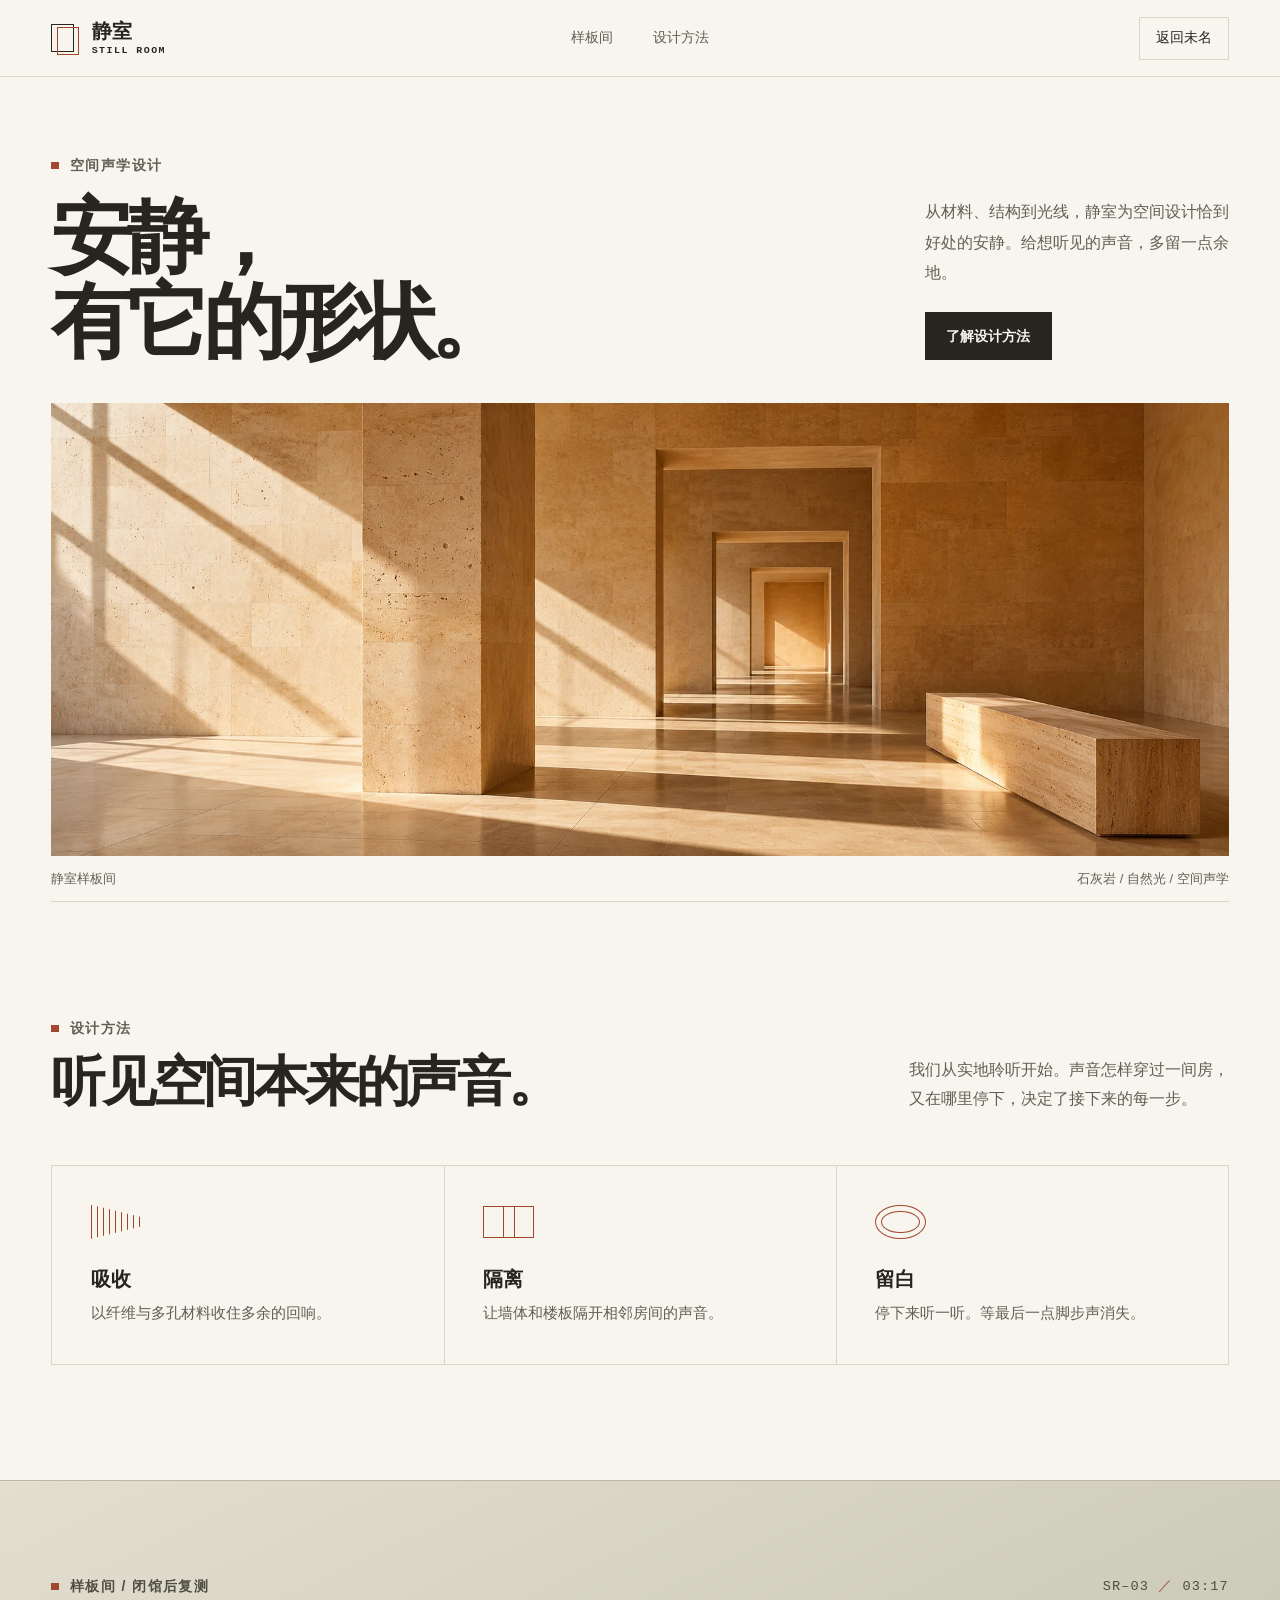
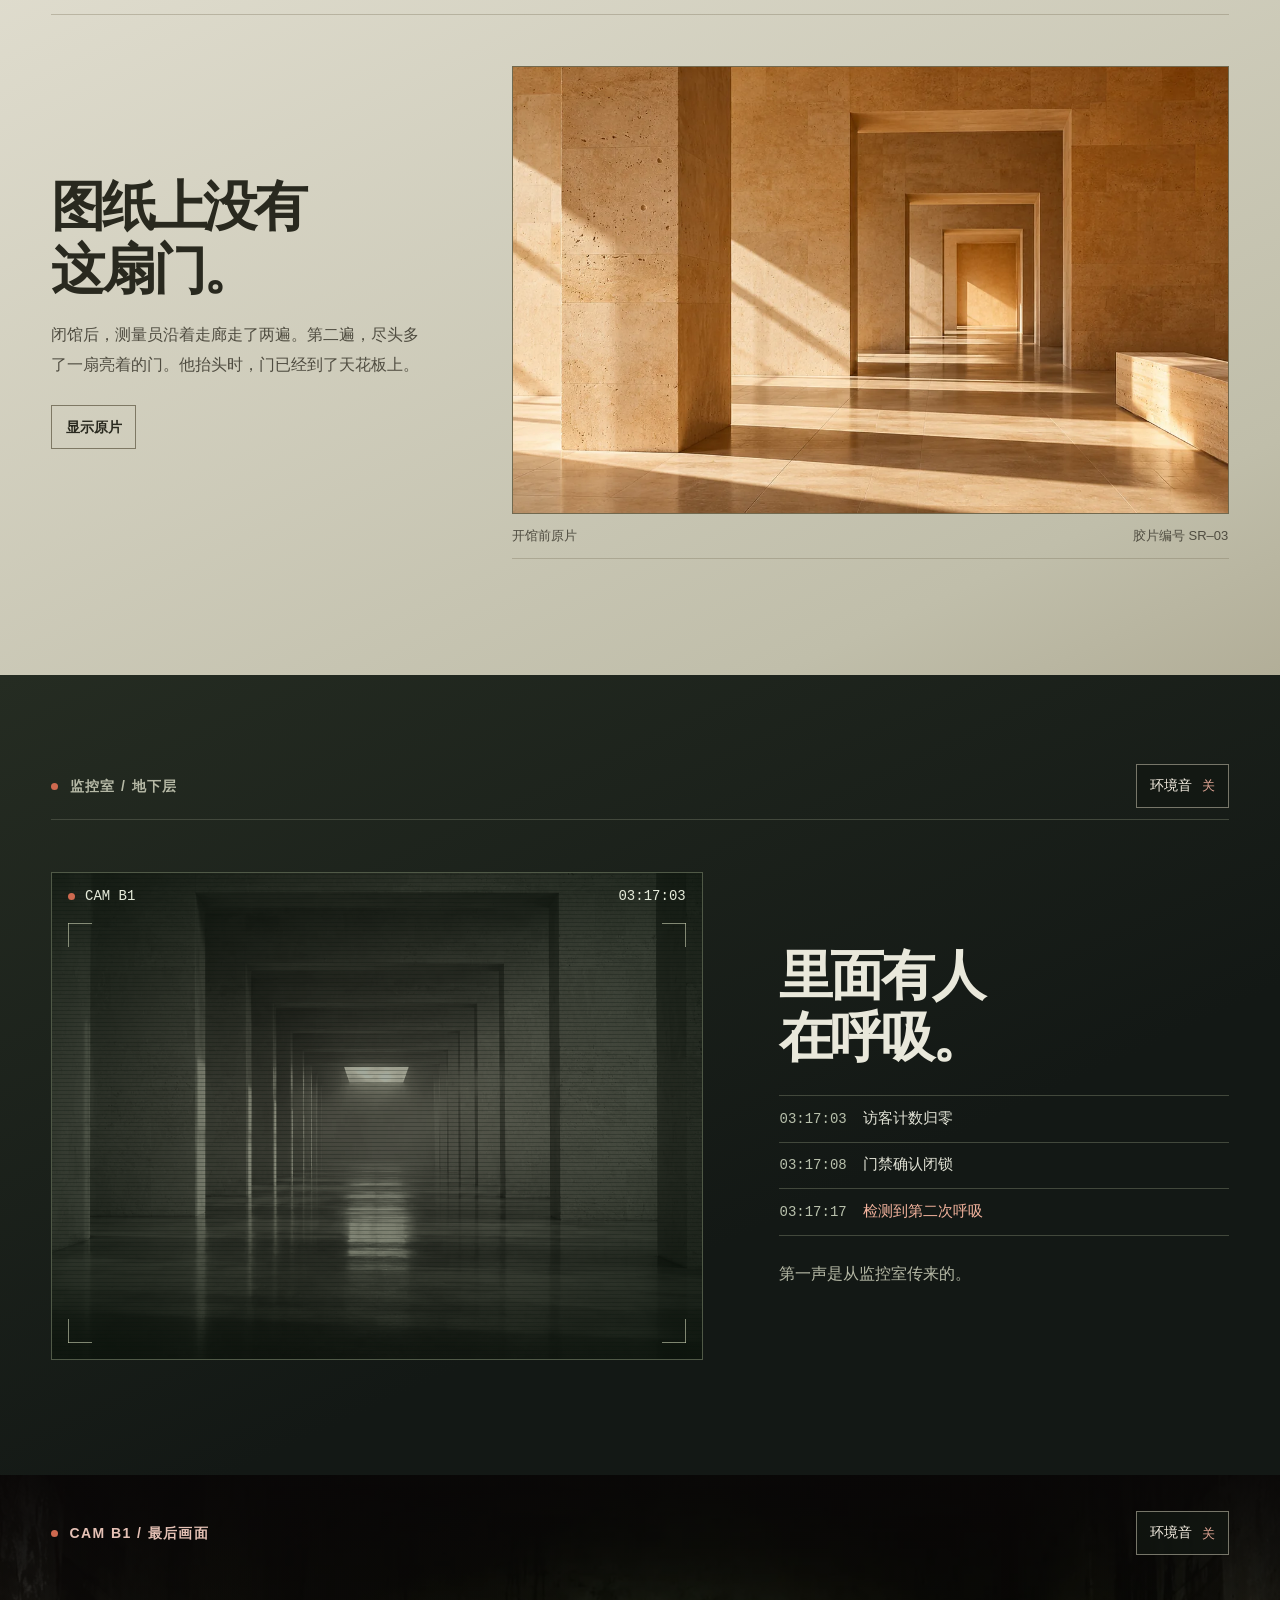
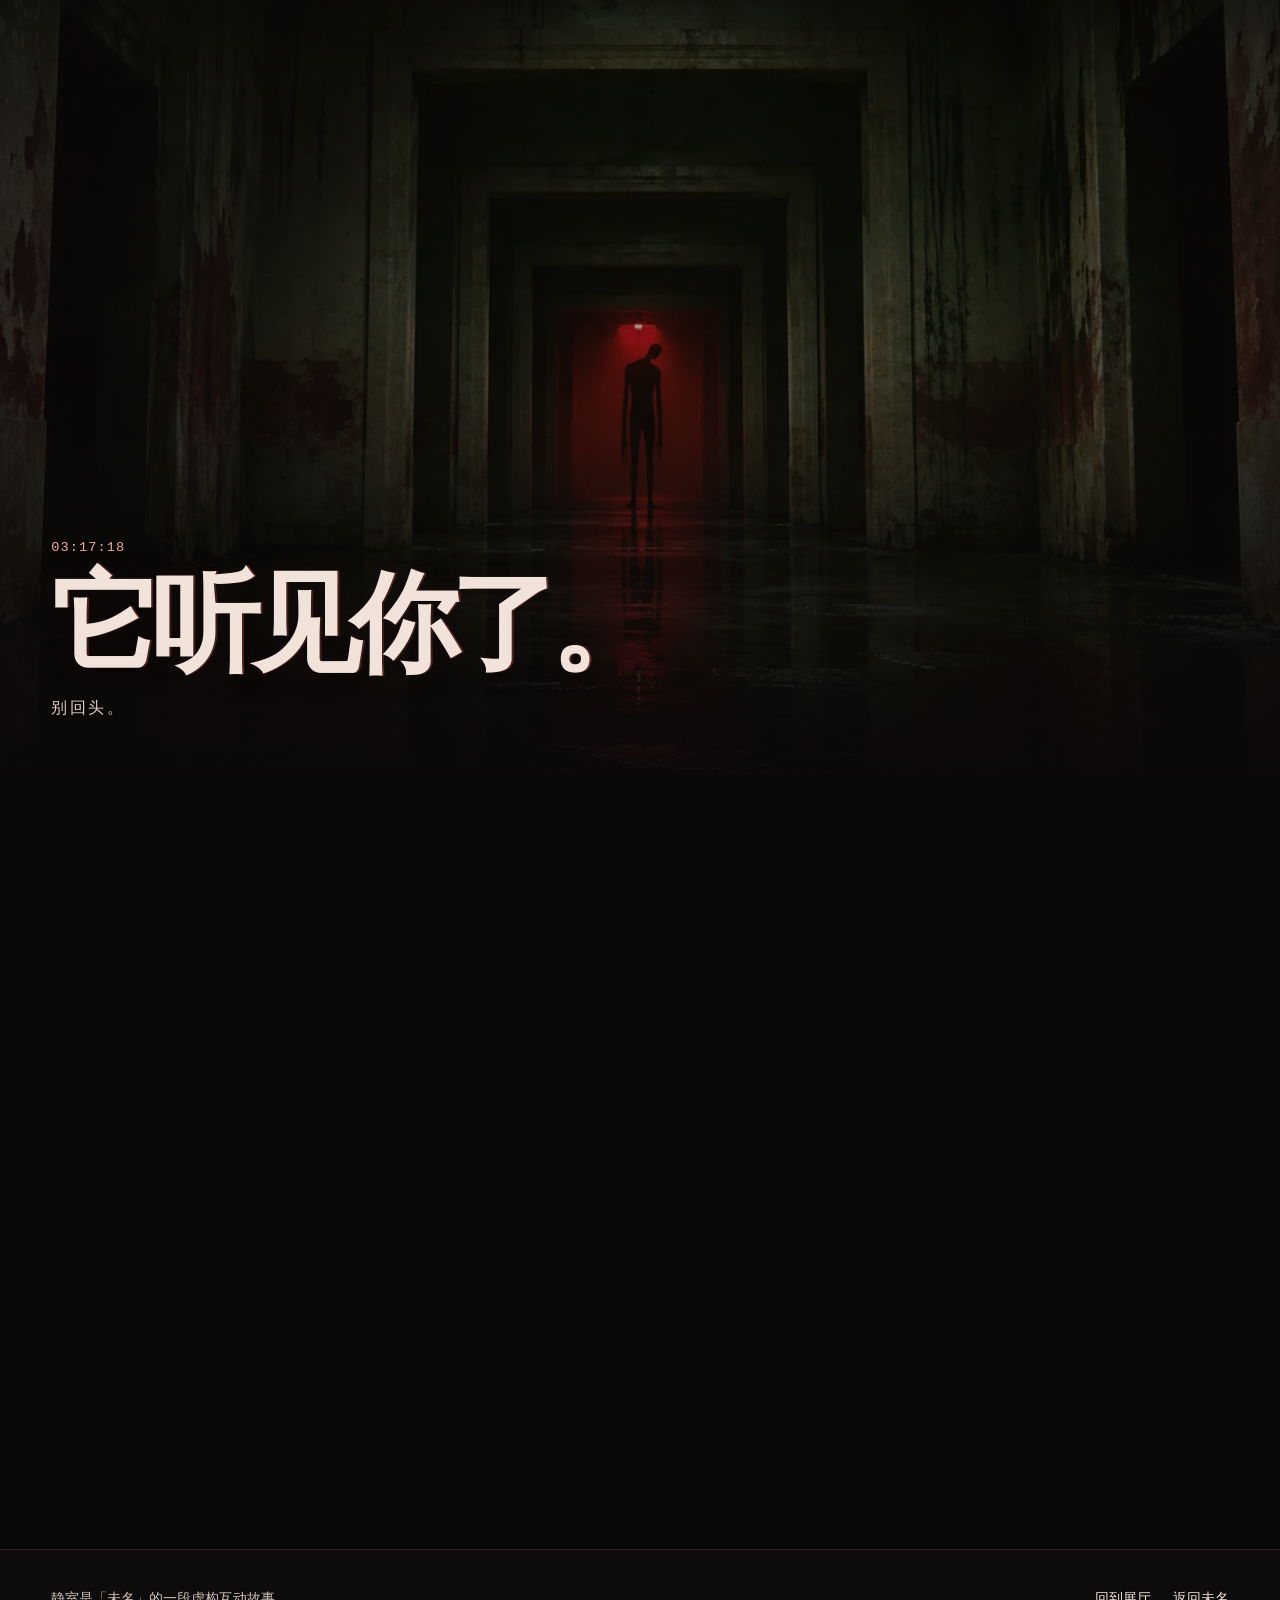
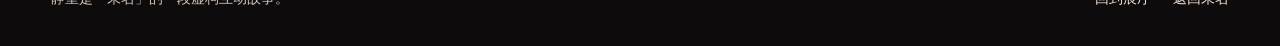
==== stillroom/index.html @ d50c2c73 "Add Still Room scroll horror experience" ====
<!doctype html>
<html lang="zh-CN">
<head>
  <meta charset="utf-8">
  <meta name="viewport" content="width=device-width, initial-scale=1">
  <meta name="description" content="静室为空间设计安静。参观我们的样板间，了解材料、结构与声音之间的关系。">
  <meta name="theme-color" content="#f7f5ee">
  <title>静室 STILL ROOM · 空间声学设计</title>
  <link rel="icon" href="../favicon.svg" type="image/svg+xml">
  <link rel="stylesheet" href="./room.css">
  <script src="./room.js" defer></script>
</head>
<body id="top">
  <a class="skip-link" href="#main">跳到主要内容</a>
  <header class="masthead">
    <div class="shell masthead-inner">
      <a class="wordmark" href="#top">
        <span class="room-mark" aria-hidden="true"></span>
        <span>静室 <small>STILL ROOM</small></span>
      </a>
      <nav class="masthead-nav" aria-label="静室导航">
        <a href="#showroom">样板间</a>
        <a href="#approach">设计方法</a>
      </nav>
      <a class="home-link" href="../">返回未名</a>
    </div>
  </header>

  <main id="main" tabindex="-1">
    <section class="showroom shell" id="showroom" aria-labelledby="showroom-title">
      <div class="showroom-intro">
        <div>
          <p class="eyebrow"><span class="accent-square" aria-hidden="true"></span>空间声学设计</p>
          <h1 id="showroom-title">安静，<br>有它的形状。</h1>
        </div>
        <div class="showroom-description">
          <p>从材料、结构到光线，静室为空间设计恰到好处的安静。给想听见的声音，多留一点余地。</p>
          <a class="solid-link" href="#approach">了解设计方法</a>
        </div>
      </div>
      <figure>
        <img class="showroom-photo" src="./media/showroom.webp" width="1920" height="739" alt="阳光穿过石灰岩展厅，在石柱和长椅之间投下几何形的影子" fetchpriority="high" decoding="sync">
        <figcaption class="photo-caption"><span>静室样板间</span><span>石灰岩 / 自然光 / 空间声学</span></figcaption>
      </figure>
    </section>

    <section class="approach" id="approach" aria-labelledby="approach-title">
      <div class="shell">
        <div class="approach-intro">
          <div>
            <p class="eyebrow"><span class="accent-square" aria-hidden="true"></span>设计方法</p>
            <h2 id="approach-title">听见空间本来的声音。</h2>
          </div>
          <p>我们从实地聆听开始。声音怎样穿过一间房，又在哪里停下，决定了接下来的每一步。</p>
        </div>
        <ul class="principles">
          <li>
            <span class="principle-mark absorption" aria-hidden="true"></span>
            <h3>吸收</h3>
            <p>以纤维与多孔材料收住多余的回响。</p>
          </li>
          <li>
            <span class="principle-mark isolation" aria-hidden="true"></span>
            <h3>隔离</h3>
            <p>让墙体和楼板隔开相邻房间的声音。</p>
          </li>
          <li>
            <span class="principle-mark space" aria-hidden="true"></span>
            <h3>留白</h3>
            <p>停下来听一听。等最后一点脚步声消失。</p>
          </li>
        </ul>
      </div>
    </section>

    <section class="record" id="record" aria-labelledby="record-title">
      <div class="shell">
        <div class="record-top">
          <p class="eyebrow"><span class="accent-square" aria-hidden="true"></span>样板间 / 闭馆后复测</p>
          <span class="film-id" aria-hidden="true">SR–03 <span>／</span> 03:17</span>
        </div>
        <div class="record-grid">
          <div class="record-copy">
            <h2 id="record-title">图纸上没有<br>这扇门。</h2>
            <p>闭馆后，测量员沿着走廊走了两遍。第二遍，尽头多了一扇亮着的门。他抬头时，门已经到了天花板上。</p>
            <button class="text-button print-toggle" type="button" aria-pressed="false" hidden>显示原片</button>
          </div>
          <figure class="record-figure" aria-label="样板间的开馆与闭馆影像">
            <div class="record-frame">
              <img class="record-original" src="./media/showroom.webp" width="1920" height="739" alt="" loading="lazy" decoding="async">
              <img class="record-altered" src="./media/after-hours.webp" width="1600" height="900" alt="" loading="lazy" decoding="async">
              <span class="record-seam" aria-hidden="true"></span>
            </div>
            <figcaption class="photo-caption"><span data-print-label>闭馆后底片</span><span>胶片编号 SR–03</span></figcaption>
          </figure>
        </div>
      </div>
    </section>

    <section class="observatory" id="observatory" aria-labelledby="observatory-title">
      <div class="shell">
        <div class="log-header">
          <p class="eyebrow"><span class="log-light" aria-hidden="true"></span>监控室 / 地下层</p>
          <button class="sound-toggle" type="button" aria-pressed="false" data-sound hidden>环境音 <span aria-hidden="true" data-sound-state>关</span></button>
        </div>
        <div class="monitor">
          <div class="monitor-view" aria-hidden="true">
            <img src="./media/after-hours.webp" width="1600" height="900" alt="" loading="lazy" decoding="async">
            <div class="monitor-grid"></div>
            <div class="monitor-border"></div>
            <div class="monitor-overlay">
              <span><i></i> CAM B1</span>
              <span>03:17:<span data-seconds>17</span></span>
            </div>
          </div>
          <div class="monitor-copy">
            <h2 id="observatory-title">里面有人<br>在呼吸。</h2>
            <dl class="log">
              <div><dt>03:17:03</dt><dd>访客计数归零</dd></div>
              <div><dt>03:17:08</dt><dd>门禁确认闭锁</dd></div>
              <div><dt>03:17:17</dt><dd>检测到第二次呼吸</dd></div>
            </dl>
            <p class="last-message">第一声是从监控室传来的。</p>
          </div>
        </div>
      </div>
    </section>

    <section class="threshold" id="threshold" aria-labelledby="threshold-title">
      <div class="threshold-scene">
        <img class="threshold-hall" src="./media/hall.webp" width="1774" height="887" alt="潮湿走廊尽头的红灯下立着一个四肢细长的身影，随后它贴近了镜头" loading="lazy" decoding="async">
        <img class="threshold-figure" src="./media/visitor.webp" width="1600" height="900" alt="" loading="lazy" decoding="async">
        <div class="threshold-matte"></div>
        <div class="threshold-overlay shell">
          <div class="threshold-header">
            <p class="eyebrow"><span class="log-light" aria-hidden="true"></span>CAM B1 / 最后画面</p>
            <button class="sound-toggle" type="button" aria-pressed="false" data-sound hidden>环境音 <span aria-hidden="true" data-sound-state>关</span></button>
          </div>
          <div class="threshold-copy">
            <p class="timecode">03:17:18</p>
            <h2 id="threshold-title">它听见你了。</h2>
            <p>别回头。</p>
          </div>
        </div>
      </div>
    </section>
  </main>

  <footer class="exit">
    <div class="shell exit-inner">
      <p>静室是「未名」的一段虚构互动故事。</p>
      <nav aria-label="结束体验">
        <a href="#top">回到展厅</a>
        <a href="../">返回未名</a>
      </nav>
    </div>
  </footer>
</body>
</html>
---- stillroom/room.css ----
:root {
  color-scheme: light;
  --paper: #f7f5ee;
  --ink: #26261f;
  --muted: #616054;
  --line: #d9d5c7;
  --accent: #a2472d;
  --mono: "IBM Plex Mono", "Cascadia Mono", "SFMono-Regular", Consolas, monospace;
  font-family: "Inter", "PingFang SC", "Noto Sans SC", "Microsoft YaHei", sans-serif;
  scroll-behavior: smooth;
  scroll-padding-top: 1rem;
}

*, *::before, *::after { box-sizing: border-box; }
body { margin: 0; background: var(--paper); color: var(--ink); line-height: 1.65; }
h1, h2, h3, p, figure, dl, dd { margin: 0; }
img { display: block; width: 100%; }
a { color: inherit; text-decoration: none; }
button { font: inherit; color: inherit; cursor: pointer; }
[hidden] { display: none !important; }
:focus-visible { outline: 2px solid currentColor; outline-offset: 5px; }
::selection { background: #a2472d; color: #fff; }

.shell { width: min(1220px, calc(100% - clamp(2.5rem, 8vw, 8rem))); margin-inline: auto; }
.skip-link {
  position: fixed;
  top: 1rem;
  left: 1rem;
  z-index: 10;
  padding: .75rem 1rem;
  background: var(--ink);
  color: var(--paper);
  transform: translateY(-160%);
}
.skip-link:focus { transform: none; }

.masthead { border-bottom: 1px solid var(--line); }
.masthead-inner {
  min-height: 4.75rem;
  display: grid;
  grid-template-columns: 1fr auto 1fr;
  align-items: center;
  gap: 1.5rem;
}
.wordmark {
  display: inline-flex;
  align-items: center;
  justify-self: start;
  gap: .8rem;
  font-size: 1.25rem;
  font-weight: 750;
  white-space: nowrap;
  line-height: 1.12;
}
.wordmark small {
  display: block;
  margin-top: .27rem;
  font: 700 .62rem/1 var(--mono);
  letter-spacing: .15em;
}
.room-mark { position: relative; display: block; width: 1.73rem; height: 1.75rem; }
.room-mark::before, .room-mark::after {
  position: absolute;
  inset: 0 .32rem 0 0;
  border: 1.5px solid currentColor;
  content: "";
}
.room-mark::after { inset: .2rem 0 -.2rem .38rem; border-color: var(--accent); }
.masthead-nav { display: flex; gap: clamp(1.5rem, 3.2vw, 3rem); color: var(--muted); font-size: .875rem; }
.masthead-nav a:hover, .exit a:hover { text-decoration: underline; text-underline-offset: .28em; }
.home-link {
  justify-self: end;
  border: 1px solid var(--line);
  padding: .56rem 1rem;
  font-size: .875rem;
  white-space: nowrap;
  transition: border-color .18s, background .18s;
}
.home-link:hover { border-color: #aaa28d; background: #efebe0; }

.showroom { padding-top: clamp(3.5rem, 6vw, 6rem); }
.showroom-intro {
  display: grid;
  grid-template-columns: minmax(0, 1fr) minmax(13rem, 19rem);
  align-items: end;
  gap: 2rem;
  margin-bottom: clamp(1.8rem, 3vw, 3rem);
}
.eyebrow {
  display: flex;
  align-items: center;
  gap: .7rem;
  color: var(--muted);
  font-size: .875rem;
  font-weight: 650;
  letter-spacing: .1em;
}
.accent-square { width: .48rem; height: .48rem; flex: none; background: var(--accent); }
.showroom h1 {
  margin-top: 1.15rem;
  font-size: clamp(3.25rem, 6.4vw, 7.25rem);
  line-height: 1.035;
  letter-spacing: -.075em;
  font-weight: 750;
}
.showroom-description { padding-bottom: .28rem; color: var(--muted); line-height: 1.9; }
.solid-link {
  display: inline-flex;
  align-items: center;
  margin-top: 1.5rem;
  min-height: 3rem;
  padding: .62rem 1.35rem;
  background: var(--ink);
  color: var(--paper);
  font-size: .875rem;
  font-weight: 650;
  transition: background .18s;
}
.solid-link:hover { background: #49483d; }
.solid-link:focus-visible { outline-color: var(--ink); }
.showroom-photo {
  aspect-ratio: 2.6;
  height: auto;
  object-fit: cover;
  object-position: 58% center;
  background: #c09263;
}
.photo-caption {
  display: flex;
  flex-wrap: wrap;
  justify-content: space-between;
  gap: .35rem 1rem;
  padding: .72rem 0;
  border-bottom: 1px solid var(--line);
  color: var(--muted);
  font-size: .8125rem;
}

.approach { padding-block: clamp(4.5rem, 9vw, 9rem); }
.approach-intro {
  display: grid;
  grid-template-columns: 1fr minmax(14rem, 20rem);
  align-items: end;
  gap: 1.5rem 3rem;
  margin-bottom: clamp(2rem, 4vw, 3.5rem);
}
.approach h2, .record h2, .monitor h2 {
  font-size: clamp(2.15rem, 4.25vw, 4.9rem);
  font-weight: 720;
  line-height: 1.15;
  letter-spacing: -.06em;
}
.approach h2 { margin-top: .72rem; }
.approach-intro > p { color: var(--muted); line-height: 1.85; }

.principles {
  display: grid;
  grid-template-columns: repeat(3, minmax(0, 1fr));
  margin: 0;
  padding: 0;
  border: 1px solid var(--line);
  list-style: none;
}
.principles li { padding: clamp(1.45rem, 3vw, 2.65rem); }
.principles li + li { border-left: 1px solid var(--line); }
.principle-mark { display: block; position: relative; width: 3.15rem; height: 2.15rem; color: var(--accent); }
.absorption {
  background: repeating-linear-gradient(90deg, currentColor 0 1px, transparent 1px 6px);
  clip-path: polygon(0 0, 100% 36%, 100% 64%, 0 100%);
}
.isolation::before, .isolation::after {
  position: absolute;
  inset: .08rem 1.2rem .08rem 0;
  border: 1px solid currentColor;
  content: "";
}
.isolation::after { inset-inline: 1.2rem 0; }
.space { border: 1px solid currentColor; border-radius: 50%; }
.space::after { position: absolute; inset: .32rem; border: 1px solid currentColor; border-radius: 50%; content: ""; }
.principles h3 { margin-top: 1.5rem; font-size: 1.22rem; font-weight: 700; }
.principles p { margin-top: .35rem; color: var(--muted); font-size: .9375rem; }

.record {
  --muted: #4f4c40;
  --line: #807a6263;
  padding-block: clamp(3.8rem, 7vw, 7rem) clamp(4.5rem, 9vw, 8.5rem);
  border-top: 1px solid #bdb8a5;
  background: linear-gradient(155deg, #e2dfd1, #c0beaa 83%, #b2ae98);
  color: #29291f;
}
.record-top, .log-header {
  display: flex;
  justify-content: space-between;
  align-items: center;
  gap: 1rem;
  min-height: 2.75rem;
  padding-bottom: .7rem;
  border-bottom: 1px solid var(--line);
}
.film-id, .timecode { font: 500 .85rem/1.3 var(--mono); letter-spacing: .08em; }
.film-id { flex: none; color: var(--muted); }
.film-id span { color: var(--accent); }
.record-grid {
  display: grid;
  grid-template-columns: minmax(14rem, .83fr) minmax(0, 1.5fr);
  align-items: center;
  gap: clamp(1.75rem, 5vw, 5.25rem);
  margin-top: clamp(1.5rem, 4vw, 3.5rem);
}
.record-copy > p { margin-top: 1.15rem; max-width: 23em; color: var(--muted); line-height: 1.9; }
.text-button {
  min-height: 2.75rem;
  padding: .4rem .85rem;
  border: 1px solid #7e7864;
  background: transparent;
  font-size: .875rem;
  font-weight: 650;
}
.text-button:hover, .text-button[aria-pressed="true"] { background: #333327; border-color: #333327; color: #fffdf4; }
.text-button:focus-visible { outline-color: #333327; }
.print-toggle { margin-top: 1.55rem; }
.record-frame {
  --print-image: var(--print, 1);
  position: relative;
  aspect-ratio: 16 / 10;
  overflow: hidden;
  background: #584a30;
  border: 1px solid #71694f;
}
.record[data-print="original"] .record-frame { --print-image: 0; }
.record-frame img { position: absolute; inset: 0; height: 100%; object-fit: cover; object-position: 58% center; }
.record-altered { opacity: var(--print-image); filter: saturate(.78); }
.record-seam {
  position: absolute;
  z-index: 1;
  inset: calc(10% + var(--print-image) * 77%) 0 auto;
  height: 2px;
  background: #e0d5aa88;
  opacity: var(--tear, 0);
}
.record[data-print="original"] .record-seam { display: none; }
.record .photo-caption { padding-inline: .03rem; }

.observatory {
  --line: #42483c;
  --muted: #b6b9a6;
  padding-block: clamp(3.7rem, 7vw, 7rem) clamp(4rem, 9vw, 8rem);
  background: linear-gradient(155deg, #252c22, #131815 65%);
  color: #e3e4d7;
}
.log-header { min-height: 3.2rem; }
.log-light, .monitor-overlay i { flex: none; width: .45rem; height: .45rem; background: #ce694f; border-radius: 50%; }
.sound-toggle {
  display: inline-flex;
  align-items: center;
  gap: .65rem;
  min-height: 2.75rem;
  padding: .38rem .8rem;
  border: 1px solid #777669;
  background: #121712c4;
  color: #f5eee2;
  font-size: .85rem;
  white-space: nowrap;
}
.sound-toggle:hover, .sound-toggle[aria-pressed="true"] { border-color: #e1b0a0; background: #3e211e; }
.sound-toggle span { color: #e4a897; font-size: .8125rem; }
.monitor {
  display: grid;
  grid-template-columns: minmax(0, 1.45fr) minmax(15rem, 1fr);
  align-items: center;
  gap: clamp(2rem, 6vw, 6rem);
  margin-top: clamp(1.5rem, 4vw, 3.5rem);
}
.monitor-view {
  position: relative;
  aspect-ratio: 4 / 3;
  isolation: isolate;
  overflow: hidden;
  border: 1px solid #505947;
  background: #171e16;
}
.monitor-view img {
  position: absolute;
  inset: 0;
  height: 100%;
  object-fit: cover;
  filter: grayscale(.91) sepia(.27) hue-rotate(24deg) brightness(calc(.65 - var(--intrusion, 1) * .18)) contrast(1.1);
  transform: scale(calc(1.04 + var(--intrusion, 1) * .14));
}
.monitor-grid {
  position: absolute;
  inset: 0;
  background:
    repeating-linear-gradient(0deg, #08140c42 0 1px, transparent 1px 4px),
    radial-gradient(ellipse at 50% 49%, transparent 10%, #08120abb 96%);
}
.monitor-border {
  --corner: #cbd1b398;
  position: absolute;
  inset: 3.15rem 1rem 1rem;
  background:
    linear-gradient(var(--corner), var(--corner)) top left / 24px 1px,
    linear-gradient(var(--corner), var(--corner)) top left / 1px 24px,
    linear-gradient(var(--corner), var(--corner)) top right / 24px 1px,
    linear-gradient(var(--corner), var(--corner)) top right / 1px 24px,
    linear-gradient(var(--corner), var(--corner)) bottom left / 24px 1px,
    linear-gradient(var(--corner), var(--corner)) bottom left / 1px 24px,
    linear-gradient(var(--corner), var(--corner)) bottom right / 24px 1px,
    linear-gradient(var(--corner), var(--corner)) bottom right / 1px 24px;
  background-repeat: no-repeat;
}
.monitor-overlay {
  position: absolute;
  inset: .9rem 1rem auto;
  display: flex;
  justify-content: space-between;
  gap: 1rem;
  color: #e5ebda;
  font: 500 .875rem/1.4 var(--mono);
}
.monitor-overlay > span:first-child { display: flex; align-items: center; gap: .6rem; }
.monitor h2 { margin-bottom: 1.6rem; color: #e9e8db; }
.log { border-top: 1px solid var(--line); }
.log div { display: flex; gap: 1rem; padding-block: .59rem; border-bottom: 1px solid var(--line); }
.log dt { color: #b8c0ac; font: 500 .875rem/1.9 var(--mono); }
.log dd { font-size: .9375rem; }
.log div:last-child dd { color: #f5b49e; }
.last-message { margin-top: 1.55rem; color: var(--muted); }

.threshold { background: #080806; color: #f5eeea; }
.enhanced .threshold { min-height: 186vh; min-height: 186svh; }
.threshold-scene {
  display: grid;
  position: relative;
  min-height: 100vh;
  min-height: 100svh;
  isolation: isolate;
  overflow: hidden;
}
.enhanced .threshold-scene { position: sticky; top: 0; }
.threshold-scene img, .threshold-matte { position: absolute; inset: 0; width: 100%; height: 100%; }
.threshold-scene img { object-fit: cover; object-position: center; }
.threshold-hall {
  filter: brightness(calc(.65 + var(--door, 1) * .47));
  transform: scale(calc(1.02 + var(--door, 1) * .22));
}
.threshold-figure {
  opacity: var(--visitor, 1);
  transform: scale(calc(1.02 + var(--visitor, 1) * .055));
  filter: saturate(.82);
}
.threshold-matte {
  background:
    linear-gradient(180deg, #090707dc 0%, #0a080800 23%, #0b090900 52%, #0b0808f2 100%),
    linear-gradient(90deg, #0d090a8f, transparent 47%, transparent 83%, #0d090a6b);
}
.threshold-overlay {
  position: relative;
  display: grid;
  grid-template-rows: auto 1fr;
  min-height: inherit;
  padding-block: clamp(1.3rem, 4vh, 2.7rem) clamp(1.7rem, 6vh, 4.4rem);
}
.threshold-header {
  display: flex;
  justify-content: space-between;
  align-items: center;
  gap: .6rem;
  min-height: 2.75rem;
}
.threshold-header .eyebrow { color: #e5c1b5; }
.threshold-copy { align-self: end; }
.threshold-copy .timecode { color: #efaa94; margin-bottom: .7rem; }
.threshold-copy h2 {
  color: #f1e2da;
  font-family: "Noto Serif SC", "Songti SC", "SimSun", serif;
  font-size: clamp(2.65rem, 8.5vw, 8.25rem);
  font-weight: 650;
  line-height: 1.05;
  letter-spacing: -.085em;
  text-shadow: 0 2px 24px #0e0808, 2px 0 #74332d;
}
.threshold-copy > p:last-child { margin-top: .8rem; color: #ddd0c8; letter-spacing: .16em; }

.exit { border-top: 1px solid #381f1d; background: #0d0b0b; color: #d3c3ba; }
.exit-inner {
  display: flex;
  justify-content: space-between;
  align-items: center;
  flex-wrap: wrap;
  gap: .75rem 1.75rem;
  min-height: 6rem;
  padding-block: 1.3rem;
  font-size: .875rem;
}
.exit nav { display: flex; flex-wrap: wrap; gap: 1.35rem; }
.exit a { color: #f4e3da; padding-block: .55rem; }

@media (max-width: 790px) {
  .approach-intro { grid-template-columns: 1fr minmax(10rem, .52fr); gap: 1.5rem; }
  .monitor { gap: 2rem; }
}

@media (max-width: 680px) {
  .masthead-inner { grid-template-columns: 1fr auto; min-height: 4.25rem; }
  .masthead-nav { display: none; }
  .showroom { padding-top: 3.3rem; }
  .showroom-intro, .approach-intro, .record-grid, .monitor { grid-template-columns: 1fr; }
  .showroom-intro { gap: 1.2rem; margin-bottom: 1.7rem; }
  .showroom h1 { margin-top: .85rem; font-size: clamp(2.9rem, 10vw, 4.5rem); }
  .showroom-description { max-width: 25rem; }
  .solid-link { margin-top: 1rem; }
  .showroom-photo { aspect-ratio: 1.27; object-position: 60% center; }
  .principles { grid-template-columns: 1fr; }
  .principles li {
    display: grid;
    grid-template-columns: 3.15rem 1fr;
    gap: .2rem 1.3rem;
    align-items: center;
  }
  .principles li + li { border-left: 0; border-top: 1px solid var(--line); }
  .principle-mark { grid-row: span 2; }
  .principles h3, .principles p { margin-top: 0; }
  .record-top .eyebrow { font-size: .8125rem; letter-spacing: .045em; }
  .film-id { font-size: .75rem; }
  .record h2 br, .monitor h2 br { display: none; }
  .record-copy > p { max-width: 100%; }
  .monitor-view { order: 1; aspect-ratio: 1.44; }
  .threshold-scene .threshold-figure { object-position: 44% center; }
  .threshold-copy h2 { font-size: clamp(2.38rem, 9.7vw, 4.5rem); }
}

@media (prefers-reduced-motion: reduce) {
  :root { scroll-behavior: auto; }
  *, *::before, *::after { transition: none !important; }
  .enhanced .threshold { min-height: auto; }
  .enhanced .threshold-scene { position: relative; }
  .record-seam { display: none; }
  .monitor-view img, .threshold-scene img { transform: none; }
}
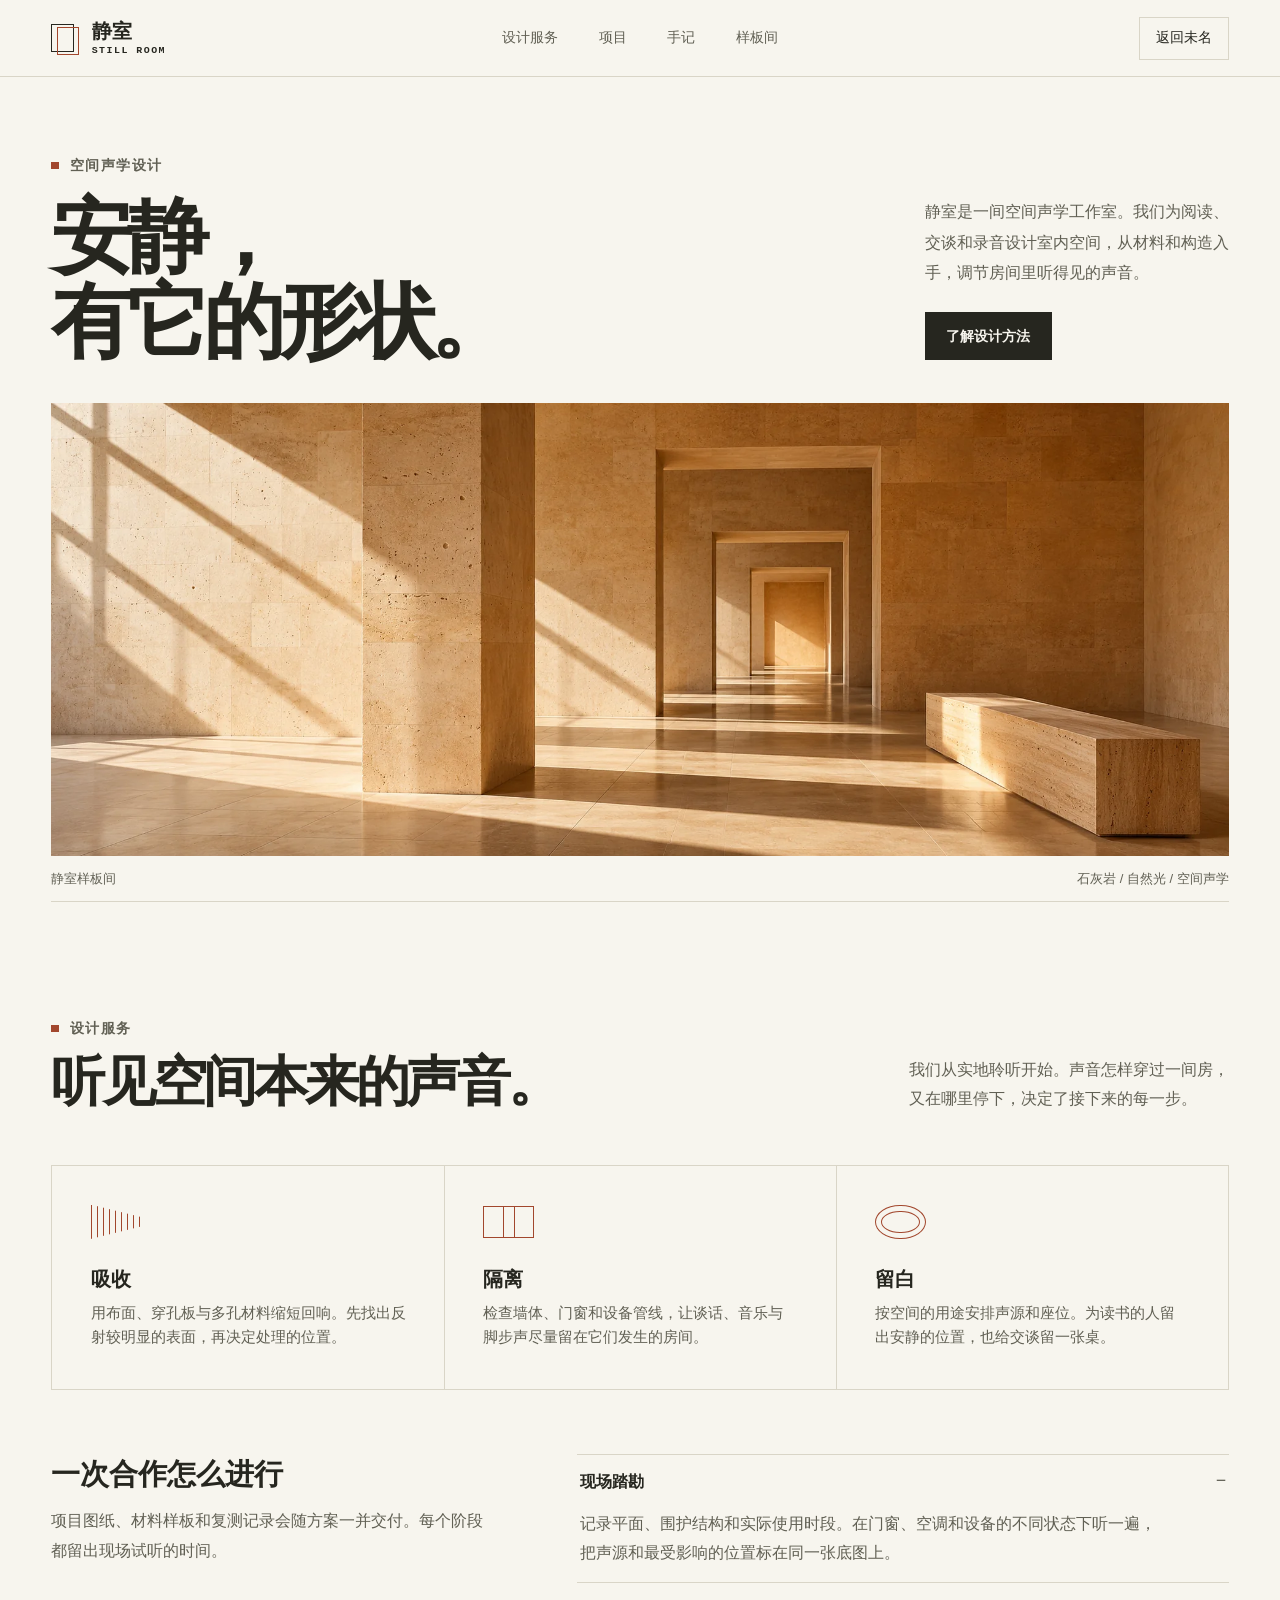
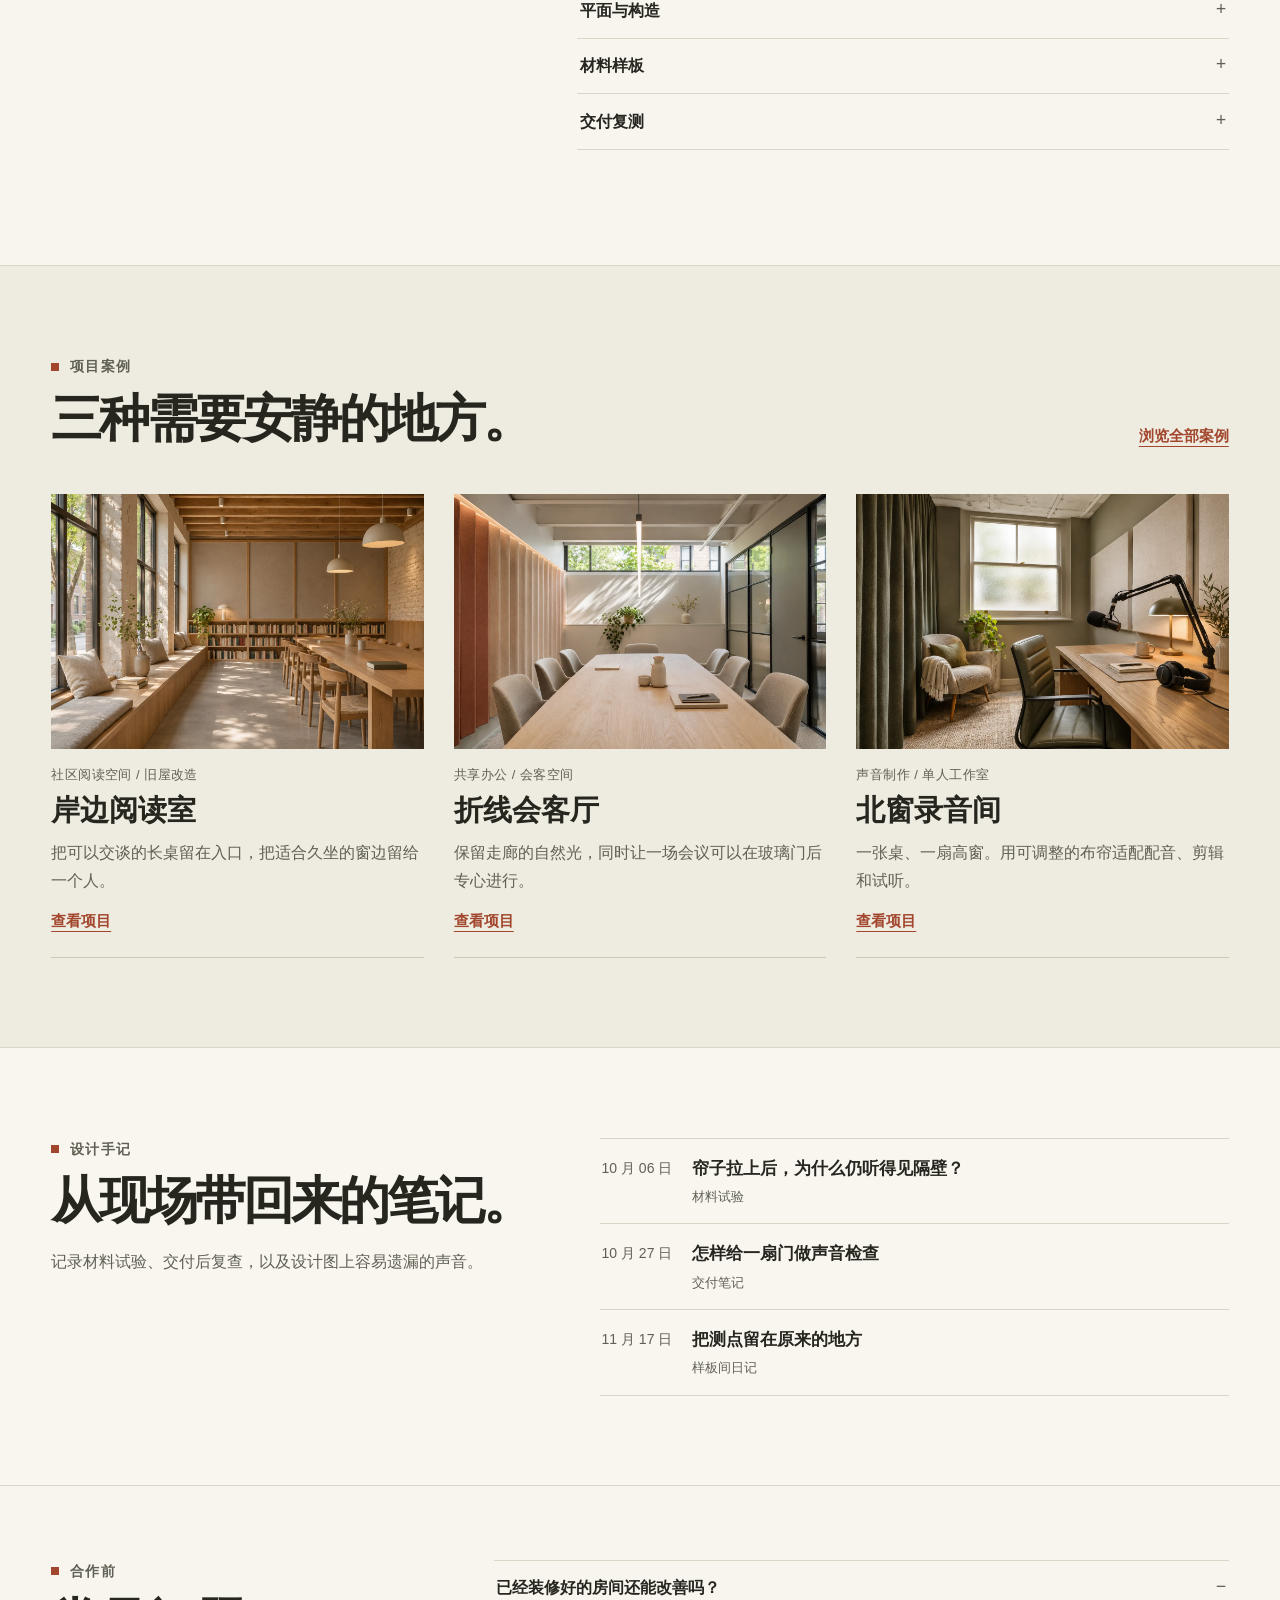
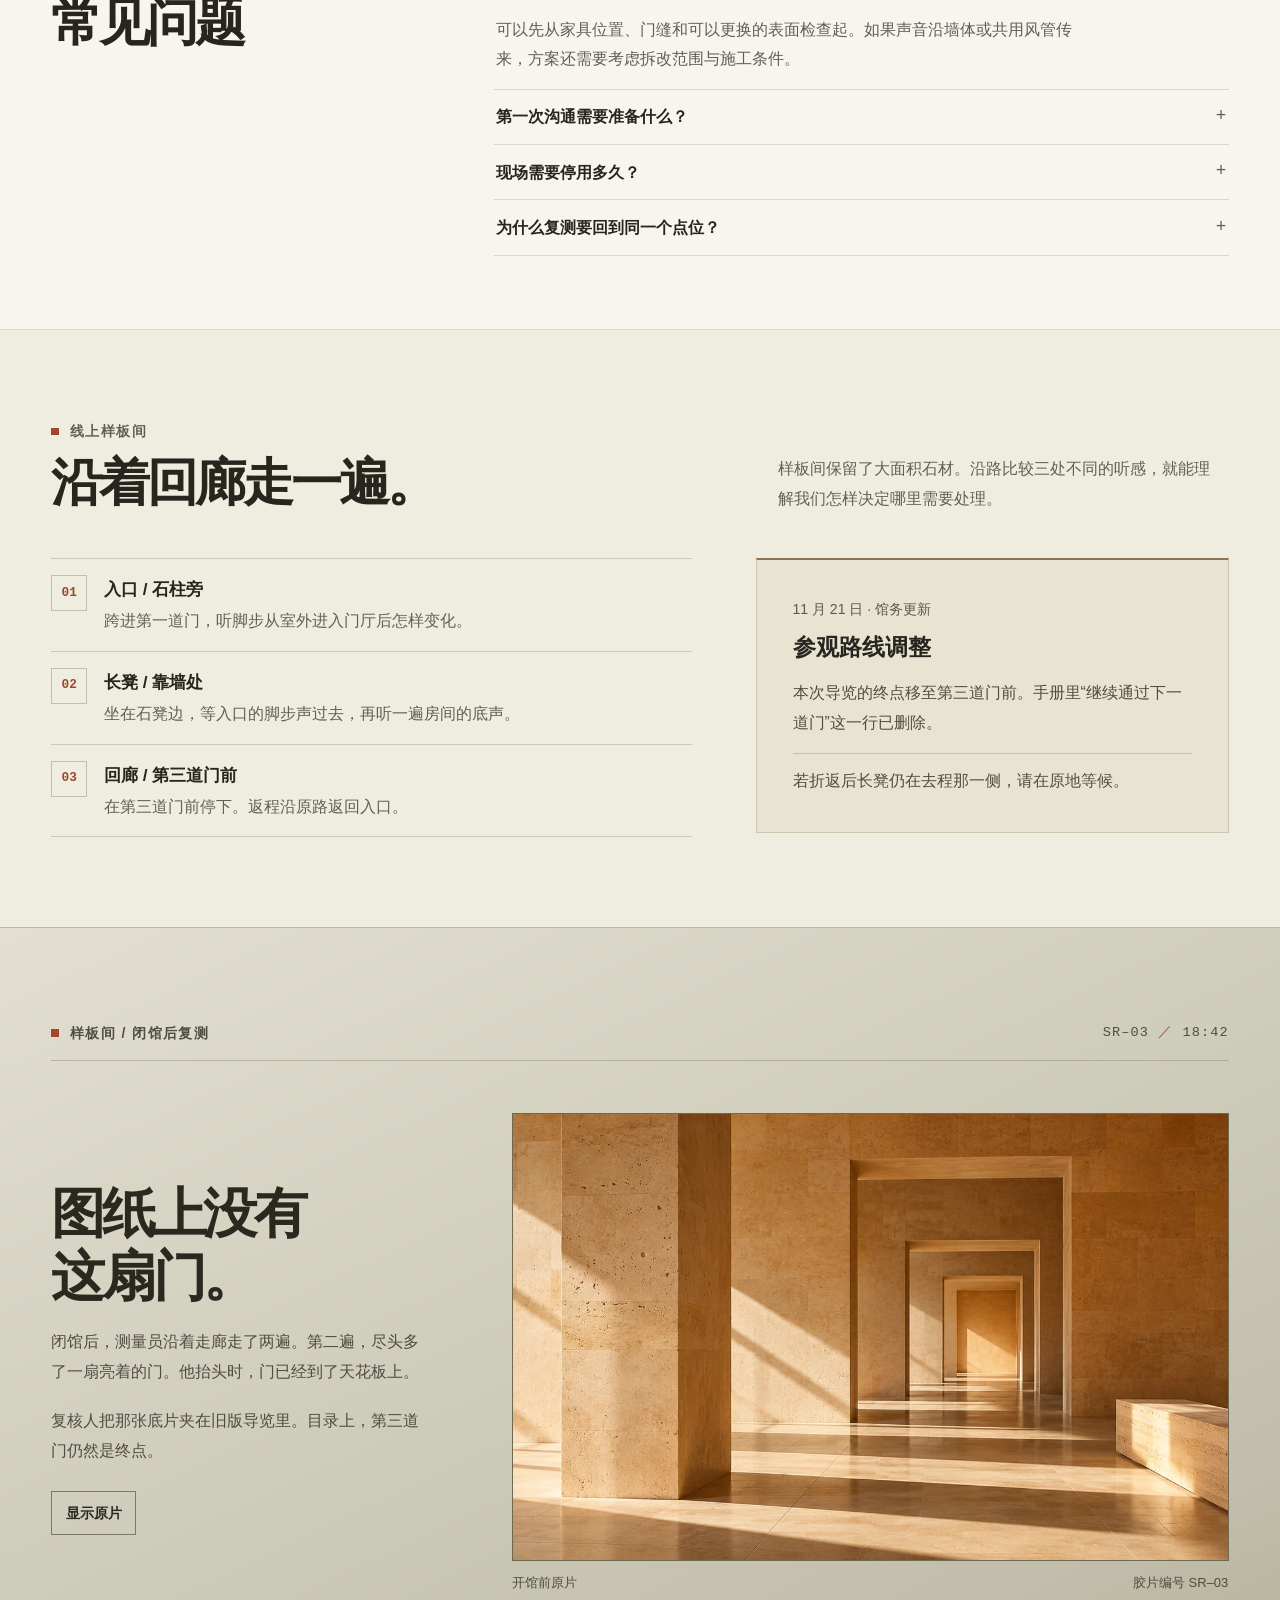
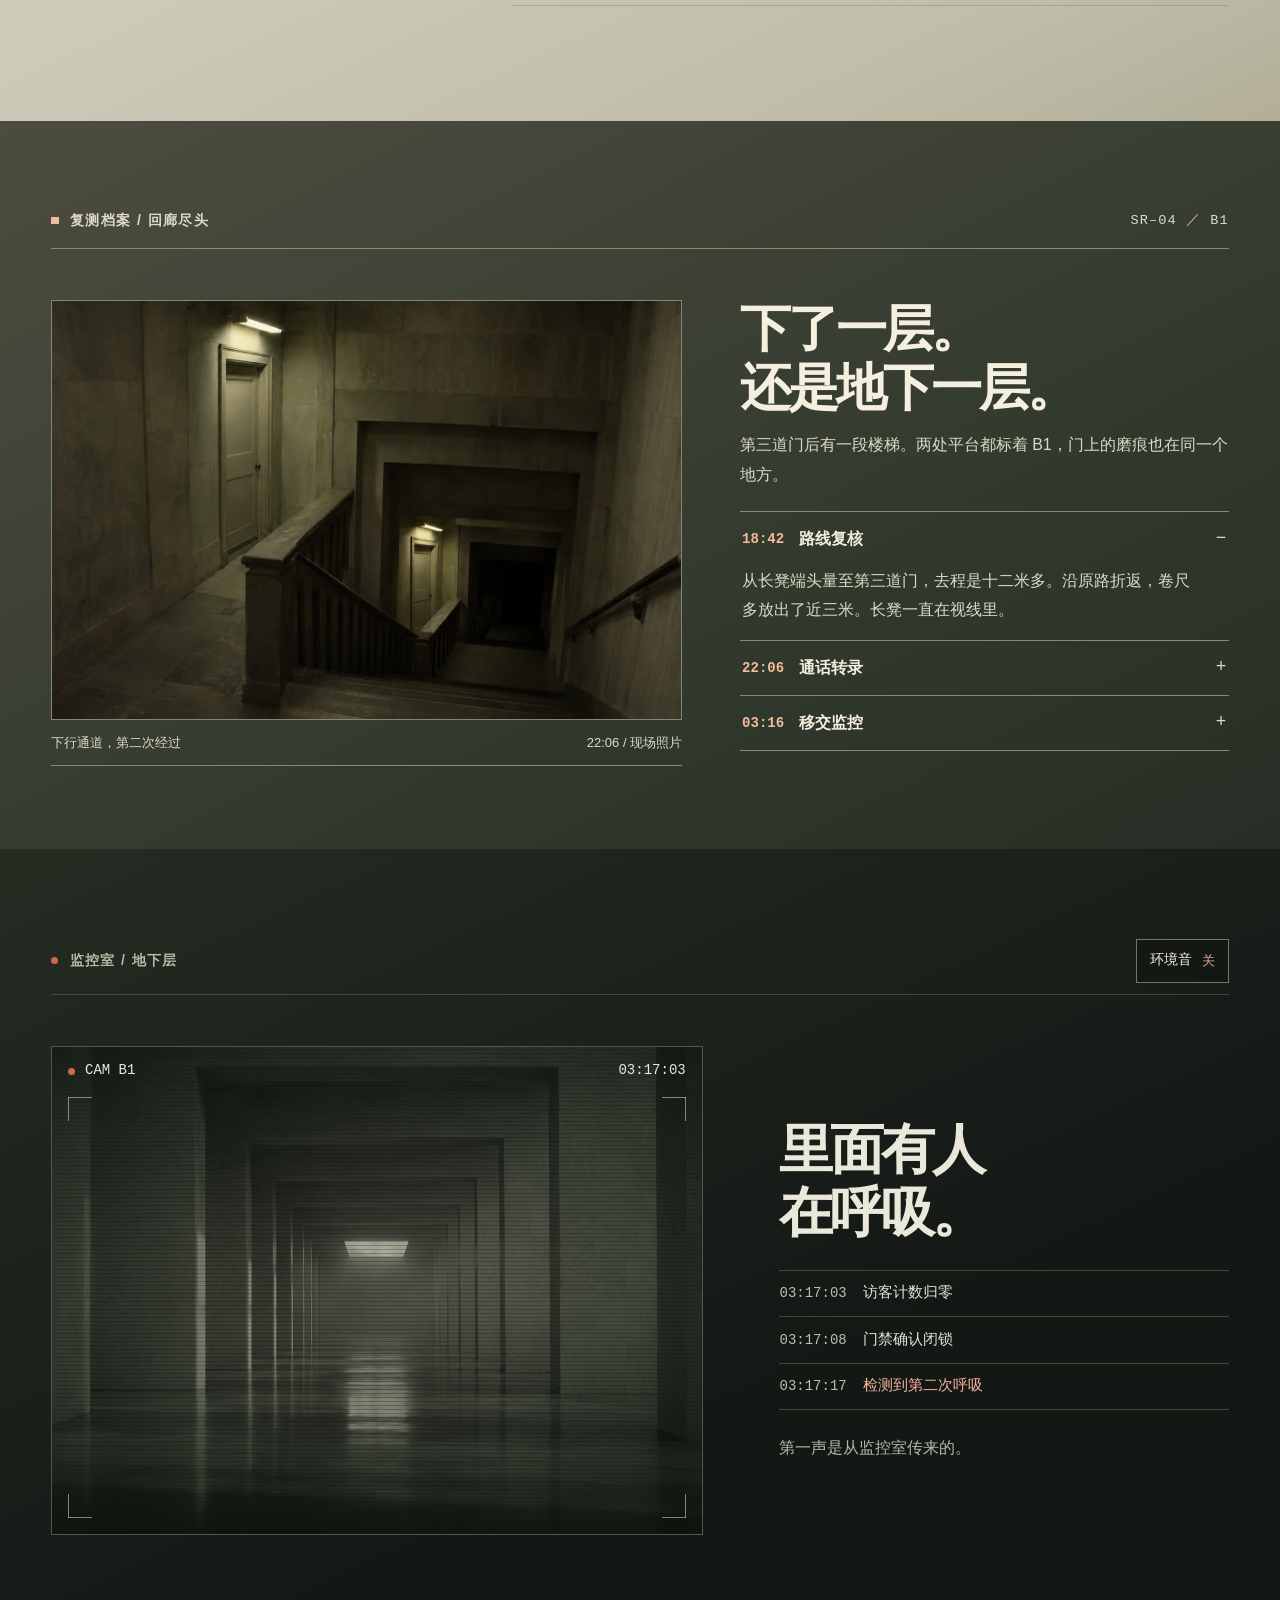
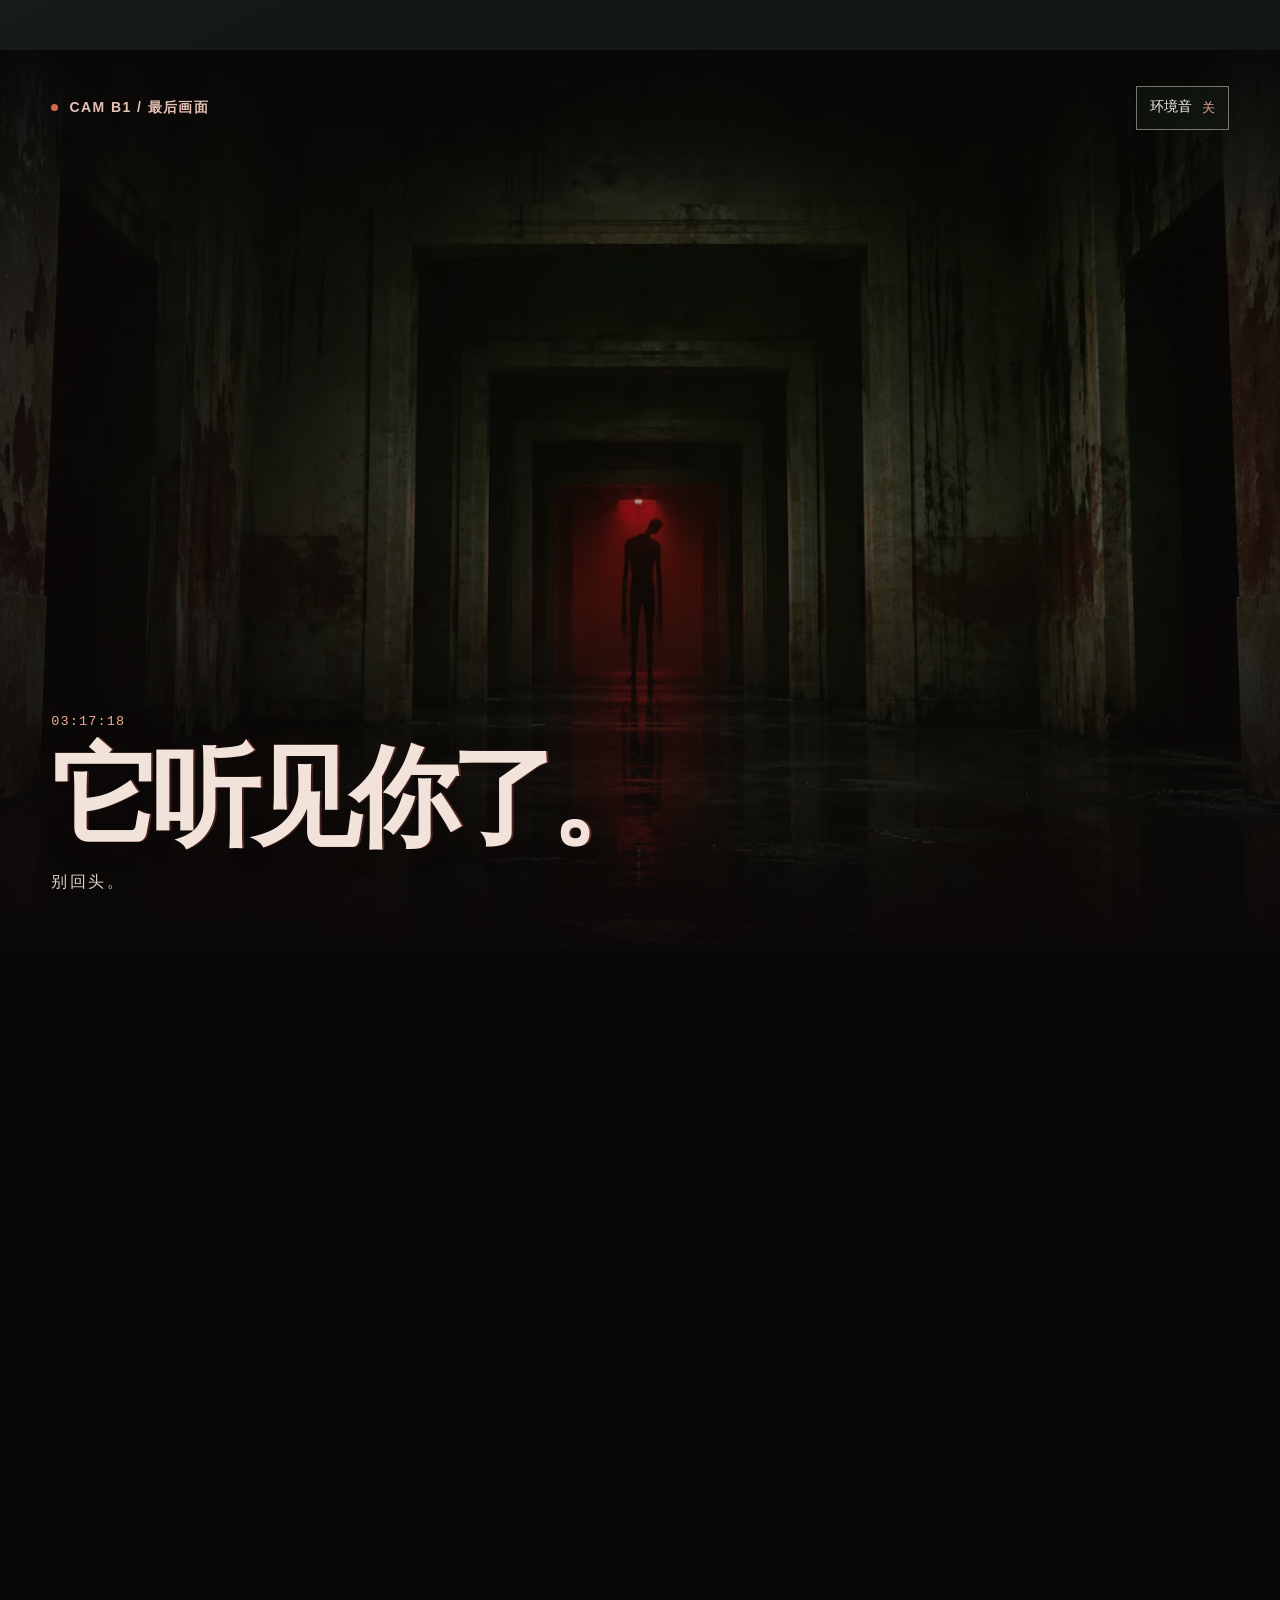
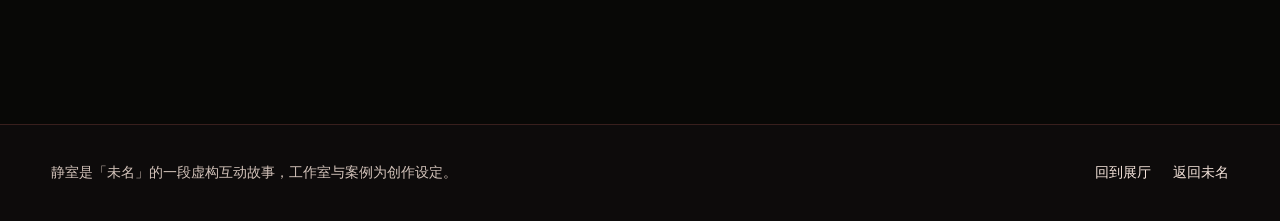
==== commit b37cae48: "Expand Still Room studio and after-hours archive" ====
--- a/stillroom/index.html
+++ b/stillroom/index.html
@@ -3,11 +3,12 @@
 <head>
   <meta charset="utf-8">
   <meta name="viewport" content="width=device-width, initial-scale=1">
-  <meta name="description" content="静室为空间设计安静。参观我们的样板间，了解材料、结构与声音之间的关系。">
+  <meta name="description" content="静室是一间空间声学工作室。浏览阅读室、会客厅与录音间的项目案例，阅读设计手记，参观线上样板间。">
   <meta name="theme-color" content="#f7f5ee">
   <title>静室 STILL ROOM · 空间声学设计</title>
   <link rel="icon" href="../favicon.svg" type="image/svg+xml">
   <link rel="stylesheet" href="./room.css">
+  <link rel="stylesheet" href="./studio.css">
   <script src="./room.js" defer></script>
 </head>
 <body id="top">
@@ -19,8 +20,10 @@
         <span>静室 <small>STILL ROOM</small></span>
       </a>
       <nav class="masthead-nav" aria-label="静室导航">
-        <a href="#showroom">样板间</a>
-        <a href="#approach">设计方法</a>
+        <a href="#approach">设计服务</a>
+        <a href="#projects">项目</a>
+        <a href="#journal">手记</a>
+        <a href="#visit">样板间</a>
       </nav>
       <a class="home-link" href="../">返回未名</a>
     </div>
@@ -34,7 +37,7 @@
           <h1 id="showroom-title">安静，<br>有它的形状。</h1>
         </div>
         <div class="showroom-description">
-          <p>从材料、结构到光线，静室为空间设计恰到好处的安静。给想听见的声音，多留一点余地。</p>
+          <p>静室是一间空间声学工作室。我们为阅读、交谈和录音设计室内空间，从材料和构造入手，调节房间里听得见的声音。</p>
           <a class="solid-link" href="#approach">了解设计方法</a>
         </div>
       </div>
@@ -48,7 +51,7 @@
       <div class="shell">
         <div class="approach-intro">
           <div>
-            <p class="eyebrow"><span class="accent-square" aria-hidden="true"></span>设计方法</p>
+            <p class="eyebrow"><span class="accent-square" aria-hidden="true"></span>设计服务</p>
             <h2 id="approach-title">听见空间本来的声音。</h2>
           </div>
           <p>我们从实地聆听开始。声音怎样穿过一间房，又在哪里停下，决定了接下来的每一步。</p>
@@ -57,19 +60,169 @@
           <li>
             <span class="principle-mark absorption" aria-hidden="true"></span>
             <h3>吸收</h3>
-            <p>以纤维与多孔材料收住多余的回响。</p>
+            <p>用布面、穿孔板与多孔材料缩短回响。先找出反射较明显的表面，再决定处理的位置。</p>
           </li>
           <li>
             <span class="principle-mark isolation" aria-hidden="true"></span>
             <h3>隔离</h3>
-            <p>让墙体和楼板隔开相邻房间的声音。</p>
+            <p>检查墙体、门窗和设备管线，让谈话、音乐与脚步声尽量留在它们发生的房间。</p>
           </li>
           <li>
             <span class="principle-mark space" aria-hidden="true"></span>
             <h3>留白</h3>
-            <p>停下来听一听。等最后一点脚步声消失。</p>
+            <p>按空间的用途安排声源和座位。为读书的人留出安静的位置，也给交谈留一张桌。</p>
           </li>
         </ul>
+        <div class="service-process">
+          <div>
+            <h3>一次合作怎么进行</h3>
+            <p>项目图纸、材料样板和复测记录会随方案一并交付。每个阶段都留出现场试听的时间。</p>
+          </div>
+          <div class="disclosures">
+            <details name="process" open>
+              <summary>现场踏勘</summary>
+              <p>记录平面、围护结构和实际使用时段。在门窗、空调和设备的不同状态下听一遍，把声源和最受影响的位置标在同一张底图上。</p>
+            </details>
+            <details name="process">
+              <summary>平面与构造</summary>
+              <p>先安排相邻空间的用途，再处理门、墙、顶面和风管。交付声环境分区图、构造节点和需要施工方配合的检查清单。</p>
+            </details>
+            <details name="process">
+              <summary>材料样板</summary>
+              <p>在现场用可拆的样板对比布面、穿孔木板和保留墙面。光线、触感、清洁方式和维修路径会一起纳入选择。</p>
+            </details>
+            <details name="process">
+              <summary>交付复测</summary>
+              <p>按原来的点位复测，记录门窗和设备状态。最后和使用者走一遍日常路线，把仍需调节的地方留在交付记录里。</p>
+            </details>
+          </div>
+        </div>
+      </div>
+    </section>
+
+    <section class="studio-section project-section" id="projects" aria-labelledby="projects-title">
+      <div class="shell">
+        <div class="studio-heading">
+          <div>
+            <p class="eyebrow"><span class="accent-square" aria-hidden="true"></span>项目案例</p>
+            <h2 id="projects-title">三种需要安静的地方。</h2>
+          </div>
+          <a class="inline-link" href="./projects/">浏览全部案例</a>
+        </div>
+        <div class="project-grid">
+          <article class="project-card">
+            <a href="./projects/#reading">
+              <div class="project-card-photo"><img src="./media/reading-room.webp" width="1440" height="960" alt="" loading="lazy" decoding="async"></div>
+              <p class="project-type">社区阅读空间 / 旧屋改造</p>
+              <h3>岸边阅读室</h3>
+              <p>把可以交谈的长桌留在入口，把适合久坐的窗边留给一个人。</p>
+              <span class="inline-link">查看项目</span>
+            </a>
+          </article>
+          <article class="project-card">
+            <a href="./projects/#meeting">
+              <div class="project-card-photo"><img src="./media/meeting-room.webp" width="1440" height="960" alt="" loading="lazy" decoding="async"></div>
+              <p class="project-type">共享办公 / 会客空间</p>
+              <h3>折线会客厅</h3>
+              <p>保留走廊的自然光，同时让一场会议可以在玻璃门后专心进行。</p>
+              <span class="inline-link">查看项目</span>
+            </a>
+          </article>
+          <article class="project-card">
+            <a href="./projects/#listening">
+              <div class="project-card-photo"><img src="./media/listening-room.webp" width="1440" height="960" alt="" loading="lazy" decoding="async"></div>
+              <p class="project-type">声音制作 / 单人工作室</p>
+              <h3>北窗录音间</h3>
+              <p>一张桌、一扇高窗。用可调整的布帘适配配音、剪辑和试听。</p>
+              <span class="inline-link">查看项目</span>
+            </a>
+          </article>
+        </div>
+      </div>
+    </section>
+
+    <section class="studio-section journal-section" id="journal" aria-labelledby="journal-title">
+      <div class="shell studio-split">
+        <div>
+          <p class="eyebrow"><span class="accent-square" aria-hidden="true"></span>设计手记</p>
+          <h2 id="journal-title">从现场带回来的笔记。</h2>
+          <p class="section-lead">记录材料试验、交付后复查，以及设计图上容易遗漏的声音。</p>
+        </div>
+        <div class="journal-list">
+          <a href="./journal/#curtains">
+            <time datetime="2026-10-06">10 月 06 日</time>
+            <span><strong>帘子拉上后，为什么仍听得见隔壁？</strong><small>材料试验</small></span>
+          </a>
+          <a href="./journal/#door">
+            <time datetime="2026-10-27">10 月 27 日</time>
+            <span><strong>怎样给一扇门做声音检查</strong><small>交付笔记</small></span>
+          </a>
+          <a href="./journal/#route">
+            <time datetime="2026-11-17">11 月 17 日</time>
+            <span><strong>把测点留在原来的地方</strong><small>样板间日记</small></span>
+          </a>
+        </div>
+      </div>
+    </section>
+
+    <section class="studio-section faq-section" id="questions" aria-labelledby="questions-title">
+      <div class="shell studio-split">
+        <div>
+          <p class="eyebrow"><span class="accent-square" aria-hidden="true"></span>合作前</p>
+          <h2 id="questions-title">常见问题</h2>
+        </div>
+        <div class="disclosures">
+          <details name="questions" open>
+            <summary>已经装修好的房间还能改善吗？</summary>
+            <p>可以先从家具位置、门缝和可以更换的表面检查起。如果声音沿墙体或共用风管传来，方案还需要考虑拆改范围与施工条件。</p>
+          </details>
+          <details name="questions">
+            <summary>第一次沟通需要准备什么？</summary>
+            <p>一张平面图、几张现场照片、每天的使用时段。再记下什么时候最容易听见那种声音，最好能指出第一次发现它的位置。</p>
+          </details>
+          <details name="questions">
+            <summary>现场需要停用多久？</summary>
+            <p>踏勘会选安静和正常使用的两个时段。施工是否腾空取决于改动范围，布帘、家具脚垫等调整通常可以与日常使用错开。</p>
+          </details>
+          <details name="questions">
+            <summary>为什么复测要回到同一个点位？</summary>
+            <p>靠墙、居中和站在门口听到的声音会不同。复测保留原来的位置、门窗和设备状态，前后的记录才容易比较。</p>
+          </details>
+        </div>
+      </div>
+    </section>
+
+    <section class="studio-section visit-section" id="visit" aria-labelledby="visit-title">
+      <div class="shell">
+        <div class="studio-heading">
+          <div>
+            <p class="eyebrow"><span class="accent-square" aria-hidden="true"></span>线上样板间</p>
+            <h2 id="visit-title">沿着回廊走一遍。</h2>
+          </div>
+          <p class="section-lead">样板间保留了大面积石材。沿路比较三处不同的听感，就能理解我们怎样决定哪里需要处理。</p>
+        </div>
+        <div class="visit-layout">
+          <ol class="visit-stops">
+            <li>
+              <span class="stop-number" aria-hidden="true">01</span>
+              <div><h3>入口 / 石柱旁</h3><p>跨进第一道门，听脚步从室外进入门厅后怎样变化。</p></div>
+            </li>
+            <li>
+              <span class="stop-number" aria-hidden="true">02</span>
+              <div><h3>长凳 / 靠墙处</h3><p>坐在石凳边，等入口的脚步声过去，再听一遍房间的底声。</p></div>
+            </li>
+            <li>
+              <span class="stop-number" aria-hidden="true">03</span>
+              <div><h3>回廊 / 第三道门前</h3><p>在第三道门前停下。返程沿原路返回入口。</p></div>
+            </li>
+          </ol>
+          <aside class="visit-notice" aria-labelledby="notice-title">
+            <time datetime="2026-11-21">11 月 21 日 · 馆务更新</time>
+            <h3 id="notice-title">参观路线调整</h3>
+            <p>本次导览的终点移至第三道门前。手册里“继续通过下一道门”这一行已删除。</p>
+            <p class="notice-note">若折返后长凳仍在去程那一侧，请在原地等候。</p>
+          </aside>
+        </div>
       </div>
     </section>
 
@@ -77,12 +230,13 @@
       <div class="shell">
         <div class="record-top">
           <p class="eyebrow"><span class="accent-square" aria-hidden="true"></span>样板间 / 闭馆后复测</p>
-          <span class="film-id" aria-hidden="true">SR–03 <span>／</span> 03:17</span>
+          <span class="film-id">SR–03 <span>／</span> 18:42</span>
         </div>
         <div class="record-grid">
           <div class="record-copy">
             <h2 id="record-title">图纸上没有<br>这扇门。</h2>
             <p>闭馆后，测量员沿着走廊走了两遍。第二遍，尽头多了一扇亮着的门。他抬头时，门已经到了天花板上。</p>
+            <p>复核人把那张底片夹在旧版导览里。目录上，第三道门仍然是终点。</p>
             <button class="text-button print-toggle" type="button" aria-pressed="false" hidden>显示原片</button>
           </div>
           <figure class="record-figure" aria-label="样板间的开馆与闭馆影像">
@@ -93,6 +247,39 @@
             </div>
             <figcaption class="photo-caption"><span data-print-label>闭馆后底片</span><span>胶片编号 SR–03</span></figcaption>
           </figure>
+        </div>
+      </div>
+    </section>
+
+    <section class="field-section" id="field-notes" aria-labelledby="field-title">
+      <div class="shell">
+        <div class="record-top">
+          <p class="eyebrow"><span class="accent-square" aria-hidden="true"></span>复测档案 / 回廊尽头</p>
+          <span class="film-id">SR–04 <span>／</span> B1</span>
+        </div>
+        <div class="field-layout">
+          <figure>
+            <img src="./media/field-stair.webp" width="1440" height="960" alt="一道向下折返的石质楼梯，两处平台各有一扇几乎相同的门" loading="lazy" decoding="async">
+            <figcaption class="photo-caption"><span>下行通道，第二次经过</span><span>22:06 / 现场照片</span></figcaption>
+          </figure>
+          <div class="field-copy">
+            <h2 id="field-title">下了一层。<br>还是地下一层。</h2>
+            <p>第三道门后有一段楼梯。两处平台都标着 B1，门上的磨痕也在同一个地方。</p>
+            <div class="disclosures field-entries">
+              <details name="field-entries" open>
+                <summary><time>18:42</time> 路线复核</summary>
+                <p>从长凳端头量至第三道门，去程是十二米多。沿原路折返，卷尺多放出了近三米。长凳一直在视线里。</p>
+              </details>
+              <details name="field-entries">
+                <summary><time>22:06</time> 通话转录</summary>
+                <p>「我已经下到下一层了。」通话对端请他念一下门牌。过了几秒，留在楼上的人先听见自己的声音从门后念出「B1」。</p>
+              </details>
+              <details name="field-entries">
+                <summary><time>03:16</time> 移交监控</summary>
+                <p>楼梯方向停止传回信号。监控室接入 B1 固定机位，只收到走廊画面。话筒仍在工作。</p>
+              </details>
+            </div>
+          </div>
         </div>
       </div>
     </section>
@@ -148,7 +335,7 @@
 
   <footer class="exit">
     <div class="shell exit-inner">
-      <p>静室是「未名」的一段虚构互动故事。</p>
+      <p>静室是「未名」的一段虚构互动故事，工作室与案例为创作设定。</p>
       <nav aria-label="结束体验">
         <a href="#top">回到展厅</a>
         <a href="../">返回未名</a>
--- a/stillroom/studio.css
+++ b/stillroom/studio.css
@@ -0,0 +1,317 @@
+.masthead-nav a[aria-current="page"] {
+  color: var(--ink);
+  font-weight: 700;
+  text-decoration: underline;
+  text-decoration-color: var(--accent);
+  text-underline-offset: .32em;
+}
+
+.studio-section {
+  padding-block: clamp(4rem, 7vw, 7rem);
+  border-top: 1px solid var(--line);
+}
+.studio-heading, .studio-split {
+  display: grid;
+  grid-template-columns: minmax(0, 1fr) minmax(16rem, .68fr);
+  gap: clamp(1.45rem, 5vw, 5rem);
+}
+.studio-heading {
+  align-items: end;
+  margin-bottom: clamp(1.75rem, 3.5vw, 3.25rem);
+}
+.studio-heading > a { justify-self: end; }
+.studio-section h2, .field-section h2, .case-header h2 {
+  font-size: clamp(2.05rem, 4vw, 4.15rem);
+  line-height: 1.15;
+  letter-spacing: -.06em;
+  font-weight: 720;
+  text-wrap: balance;
+}
+.studio-section .eyebrow, .case-header .eyebrow { margin-bottom: .72rem; }
+.section-lead, .service-process > div > p {
+  color: var(--muted);
+  max-width: 27em;
+  line-height: 1.85;
+}
+.studio-split .section-lead { margin-top: 1rem; }
+.inline-link {
+  display: inline-block;
+  width: fit-content;
+  color: var(--accent);
+  font-size: .9375rem;
+  font-weight: 650;
+  text-decoration: underline;
+  text-decoration-color: currentColor;
+  text-underline-offset: .32em;
+}
+.inline-link:hover { color: var(--ink); }
+
+.service-process {
+  display: grid;
+  grid-template-columns: minmax(0, .83fr) minmax(0, 1.17fr);
+  gap: clamp(1.5rem, 5vw, 5rem);
+  margin-top: clamp(2.75rem, 5vw, 5rem);
+}
+.service-process h3 { font-size: clamp(1.4rem, 2.3vw, 2.1rem); line-height: 1.35; }
+.service-process > div > p { margin-top: .8rem; }
+.disclosures { border-top: 1px solid var(--line); }
+.disclosures details {
+  padding-inline: .15rem;
+  border-bottom: 1px solid var(--line);
+}
+.disclosures summary {
+  display: flex;
+  align-items: center;
+  justify-content: space-between;
+  gap: .9rem;
+  min-height: 3.4rem;
+  padding-block: .65rem;
+  font-weight: 650;
+  line-height: 1.45;
+  cursor: pointer;
+  list-style: none;
+}
+.disclosures summary::-webkit-details-marker { display: none; }
+.disclosures summary::after {
+  content: "+";
+  flex: none;
+  margin-inline-start: auto;
+  color: var(--muted);
+  font: 400 1.1rem/1 var(--mono);
+}
+.disclosures details[open] summary::after { content: "−"; }
+.disclosures summary:hover { color: var(--accent); }
+.disclosures details p {
+  max-width: 38rem;
+  padding: 0 1.3rem .95rem 0;
+  color: var(--muted);
+  line-height: 1.82;
+}
+
+.project-section { background: #eeebe1; }
+.project-grid {
+  display: grid;
+  grid-template-columns: repeat(3, minmax(0, 1fr));
+  gap: clamp(1.1rem, 2.35vw, 2.2rem);
+}
+.project-card {
+  display: grid;
+  padding-bottom: 1.4rem;
+  border-bottom: 1px solid #cdc7b7;
+}
+.project-card > a { display: flex; flex-direction: column; align-items: flex-start; }
+.project-card-photo {
+  align-self: stretch;
+  overflow: hidden;
+  aspect-ratio: 1.46;
+  background: #b7a187;
+}
+.project-card-photo img { height: 100%; object-fit: cover; transition: transform .25s ease-out; }
+.project-card a:hover img { transform: scale(1.035); }
+.project-type {
+  margin-top: .95rem;
+  color: var(--muted);
+  font-size: .8125rem;
+  letter-spacing: .035em;
+}
+.project-card h3 { margin-top: .27rem; font-size: clamp(1.32rem, 2.3vw, 1.92rem); line-height: 1.35; }
+.project-card h3 + p { margin: .6rem 0 .9rem; color: var(--muted); line-height: 1.75; }
+.project-card .inline-link { margin-top: auto; }
+
+.journal-section { background: #f8f6ef; }
+.journal-section .studio-split { grid-template-columns: minmax(0, .87fr) minmax(0, 1.13fr); }
+.journal-list { border-top: 1px solid var(--line); }
+.journal-list a {
+  display: grid;
+  grid-template-columns: max-content 1fr;
+  gap: 1.25rem;
+  align-items: start;
+  padding: 1rem .12rem;
+  border-bottom: 1px solid var(--line);
+}
+.journal-list a:hover strong { color: var(--accent); text-decoration: underline; text-underline-offset: .24em; }
+.journal-list time { padding-top: .13rem; color: var(--muted); font-size: .875rem; white-space: nowrap; }
+.journal-list strong { font-size: 1.06rem; }
+.journal-list small { display: block; margin-top: .2rem; color: var(--muted); font-size: .8125rem; }
+.faq-section { padding-block: clamp(3rem, 5.75vw, 5.75rem); }
+.faq-section .studio-split { grid-template-columns: minmax(0, .68fr) minmax(0, 1.32fr); }
+
+.visit-section { background: #efeddf; }
+.visit-layout {
+  display: grid;
+  grid-template-columns: minmax(0, 1.15fr) minmax(16rem, .85fr);
+  align-items: start;
+  gap: clamp(1.6rem, 5vw, 5rem);
+}
+.visit-stops { margin: 0; padding: 0; list-style: none; border-top: 1px solid #cec8b6; }
+.visit-stops li {
+  display: grid;
+  grid-template-columns: auto 1fr;
+  gap: 1.05rem;
+  align-items: start;
+  padding-block: 1rem;
+  border-bottom: 1px solid #cec8b6;
+}
+.stop-number {
+  display: grid;
+  place-items: center;
+  width: 2.25rem;
+  aspect-ratio: 1;
+  border: 1px solid #c7bea9;
+  color: var(--accent);
+  font: 600 .8rem/1 var(--mono);
+}
+.visit-stops h3 { font-size: 1.08rem; }
+.visit-stops p { margin-top: .3rem; color: var(--muted); }
+.visit-notice {
+  padding: clamp(1.25rem, 3vw, 2.25rem);
+  border: 1px solid #cec5af;
+  border-top: 2px solid #8a7656;
+  background: #e9e3d2;
+}
+.visit-notice time { color: #605747; font-size: .875rem; }
+.visit-notice h3 { margin-top: .4rem; font-size: 1.42rem; }
+.visit-notice p { margin-top: .75rem; color: #544d3f; line-height: 1.82; }
+.visit-notice .notice-note { margin-top: 1rem; padding-top: .8rem; border-top: 1px solid #c7bea8; }
+
+.field-section {
+  --muted: #dcdbc5;
+  --line: #898976;
+  --accent: #f1bb9c;
+  padding-block: clamp(3.6rem, 6.5vw, 6.5rem);
+  background: linear-gradient(153deg, #4d4d3f, #31392d 64%, #282e25);
+  color: #f4efdf;
+}
+.field-layout {
+  display: grid;
+  grid-template-columns: minmax(0, 1.29fr) minmax(0, 1fr);
+  align-items: start;
+  gap: clamp(1.7rem, 4.5vw, 4.5rem);
+  margin-top: clamp(1.65rem, 4vw, 3.5rem);
+}
+.field-layout img {
+  height: auto;
+  aspect-ratio: 1.5;
+  object-fit: cover;
+  background: #38392c;
+  border: 1px solid #858572;
+  filter: saturate(.7);
+}
+.field-copy > p { margin: .8rem 0 1.35rem; color: var(--muted); line-height: 1.84; }
+.field-entries summary { justify-content: flex-start; }
+.field-entries time { color: var(--accent); font: 600 .875rem/1 var(--mono); white-space: nowrap; }
+
+.detail-intro { padding-block: clamp(3.3rem, 6.5vw, 6.3rem) clamp(2.4rem, 4vw, 4.5rem); }
+.detail-intro h1 {
+  margin-block: .75rem 1.05rem;
+  font-size: clamp(2.9rem, 6.5vw, 6.7rem);
+  font-weight: 750;
+  line-height: 1.1;
+  letter-spacing: -.072em;
+  text-wrap: balance;
+}
+.detail-intro > p:not(.eyebrow) { color: var(--muted); max-width: 38rem; line-height: 1.86; }
+.article-index { display: flex; flex-wrap: wrap; gap: .55rem; margin-top: 1.65rem; }
+.article-index a {
+  padding: .56rem .83rem;
+  border: 1px solid #d3cbb8;
+  font-size: .875rem;
+}
+.article-index a:hover { border-color: var(--accent); color: var(--accent); }
+.case-file, .studio-note {
+  border-top: 1px solid var(--line);
+  padding-block: clamp(2.4rem, 5vw, 5rem);
+}
+.case-header, .case-content {
+  display: grid;
+  grid-template-columns: minmax(0, 1.35fr) minmax(0, .65fr);
+  gap: clamp(1.3rem, 5vw, 4.5rem);
+}
+.case-header { align-items: end; margin-bottom: clamp(1.3rem, 3.4vw, 2.85rem); }
+.case-header > p, .studio-note header > p:last-child { color: var(--muted); line-height: 1.84; }
+.case-image img {
+  height: auto;
+  aspect-ratio: 2.1;
+  object-fit: cover;
+  background: #b7a187;
+}
+.case-content { align-items: start; margin-top: clamp(1.6rem, 4vw, 3.4rem); }
+.article-prose { max-width: 45rem; line-height: 1.92; }
+.article-prose h3 { font-size: 1.18rem; line-height: 1.5; }
+.article-prose p { margin-top: .48rem; }
+.article-prose p:first-child { margin-top: 0; }
+.article-prose p + h3 { margin-top: 1.24rem; }
+.article-prose .inline-link { margin-top: .9rem; }
+.case-facts {
+  padding: 0 clamp(1rem, 2.3vw, 1.75rem);
+  background: #eeeadf;
+  border: 1px solid #dcd4c4;
+}
+.case-facts div { padding-block: .9rem; }
+.case-facts div + div { border-top: 1px solid #d7cfbb; }
+.case-facts dt, .note-meta { color: var(--muted); font-size: .875rem; }
+.case-facts dd { margin-top: .24rem; }
+.studio-note {
+  display: grid;
+  grid-template-columns: minmax(0, .86fr) minmax(0, 1.14fr);
+  gap: clamp(1.25rem, 6vw, 5.5rem);
+}
+.studio-note h2 {
+  margin: .65rem 0 .9rem;
+  font-size: clamp(1.85rem, 3.25vw, 3.25rem);
+  font-weight: 720;
+  line-height: 1.22;
+  letter-spacing: -.048em;
+  text-wrap: balance;
+}
+.note-meta { display: flex; flex-wrap: wrap; align-items: center; gap: .35rem 1rem; }
+.note-meta span { color: var(--accent); }
+.article-prose .note-foot { margin-top: 1rem; padding-top: .73rem; border-top: 1px solid var(--line); color: var(--muted); }
+.studio-footer { border-top: 1px solid var(--line); background: #eeeade; }
+.studio-footer-inner {
+  display: flex;
+  justify-content: space-between;
+  align-items: center;
+  flex-wrap: wrap;
+  gap: .65rem 1.8rem;
+  min-height: 6rem;
+  padding-block: 1.18rem;
+  color: var(--muted);
+  font-size: .875rem;
+}
+.studio-footer nav { display: flex; flex-wrap: wrap; gap: 1.1rem; }
+.studio-footer a { color: var(--ink); text-decoration: underline; text-underline-offset: .28em; }
+
+@media (max-width: 820px) {
+  .project-grid { gap: 1.05rem; }
+  .case-content { grid-template-columns: minmax(0, 1fr) minmax(12rem, .55fr); }
+}
+
+@media (max-width: 680px) {
+  .masthead-inner { gap: 0 .75rem; }
+  .masthead-inner .wordmark, .masthead-inner .home-link { margin-block: .8rem; }
+  .masthead-nav {
+    grid-row: 2;
+    grid-column: 1 / -1;
+    display: flex;
+    justify-content: space-between;
+    gap: .7rem;
+    padding: .57rem 0;
+    border-top: 1px solid var(--line);
+  }
+  .studio-heading, .studio-split, .journal-section .studio-split, .faq-section .studio-split,
+  .service-process, .project-grid, .visit-layout, .field-layout,
+  .case-header, .case-content, .studio-note {
+    grid-template-columns: 1fr;
+  }
+  .studio-heading > a { justify-self: start; }
+  .project-grid { gap: 1.75rem; }
+  .project-card-photo { aspect-ratio: 1.6; }
+  .field-layout figure { order: 1; }
+  .case-image img { aspect-ratio: 1.5; }
+  .journal-list a { gap: .8rem; }
+}
+
+@media (prefers-reduced-motion: reduce) {
+  .project-card a:hover img { transform: none; }
+}
